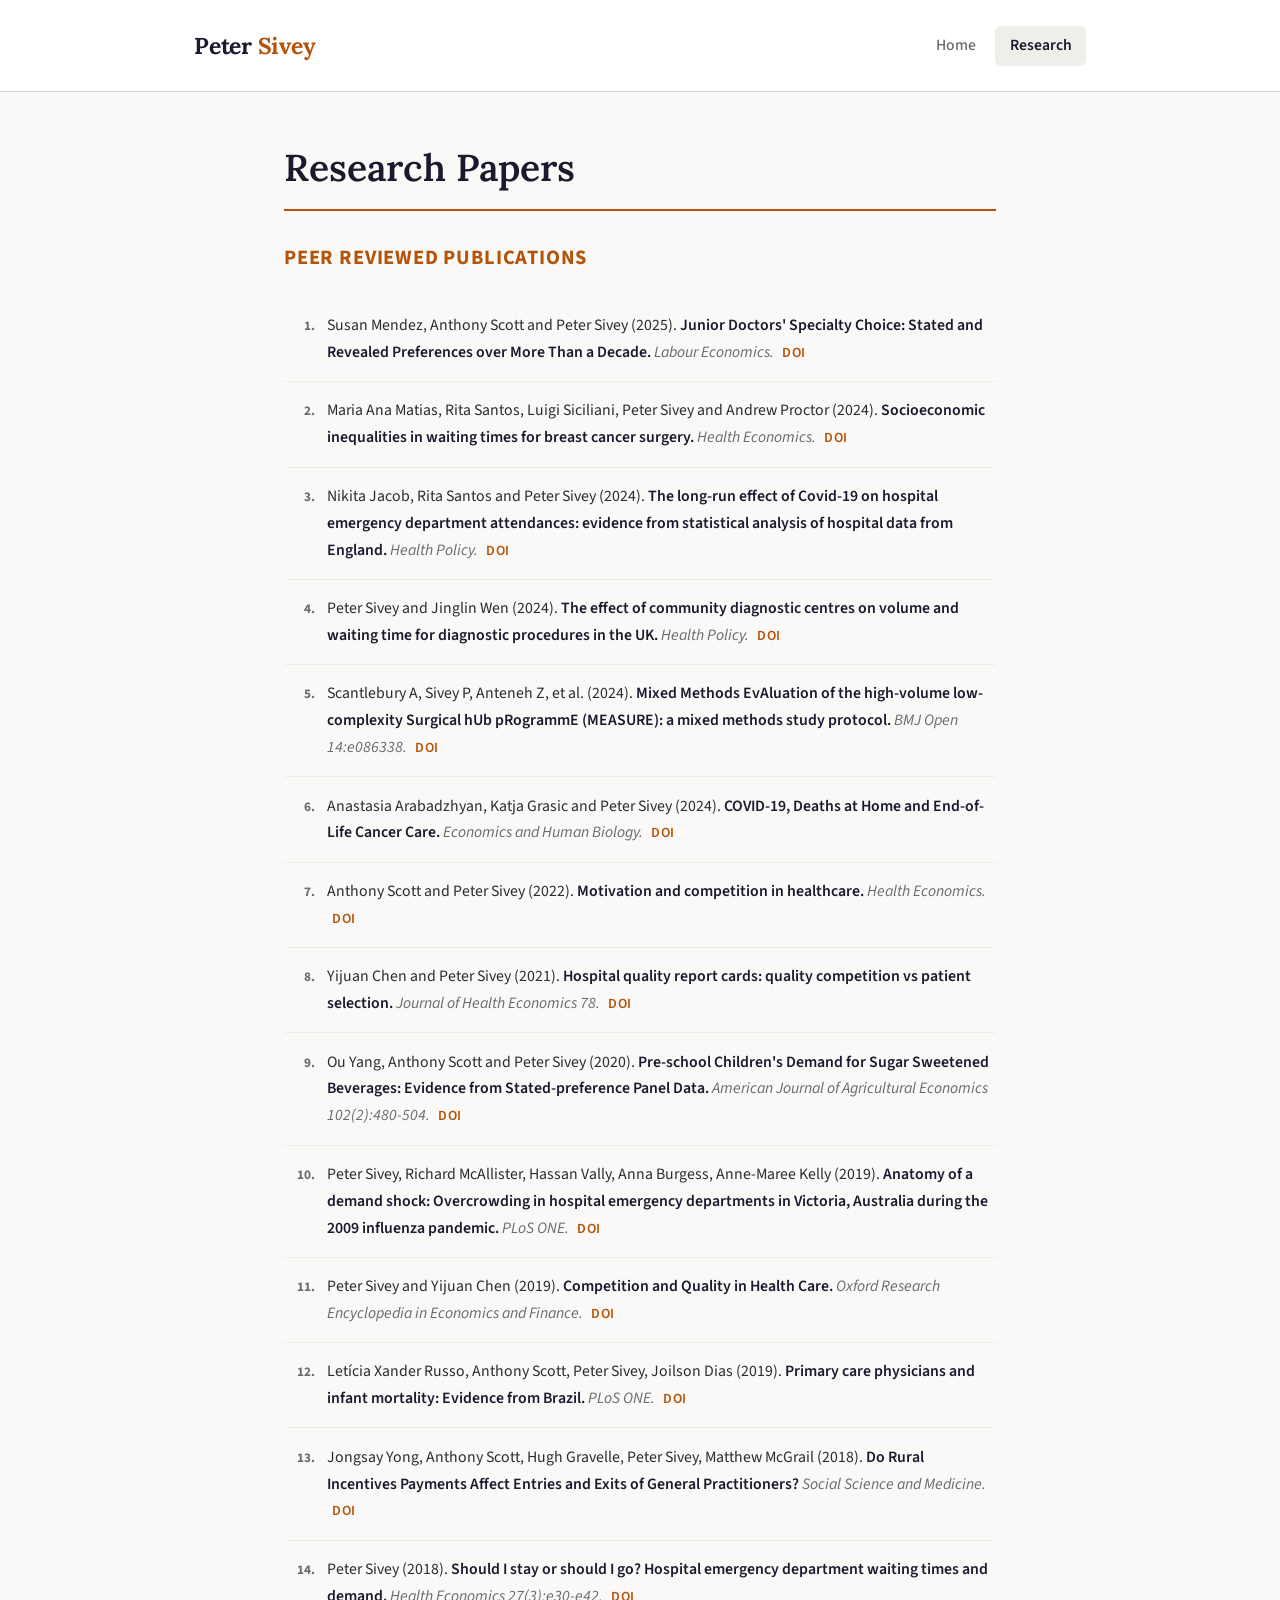
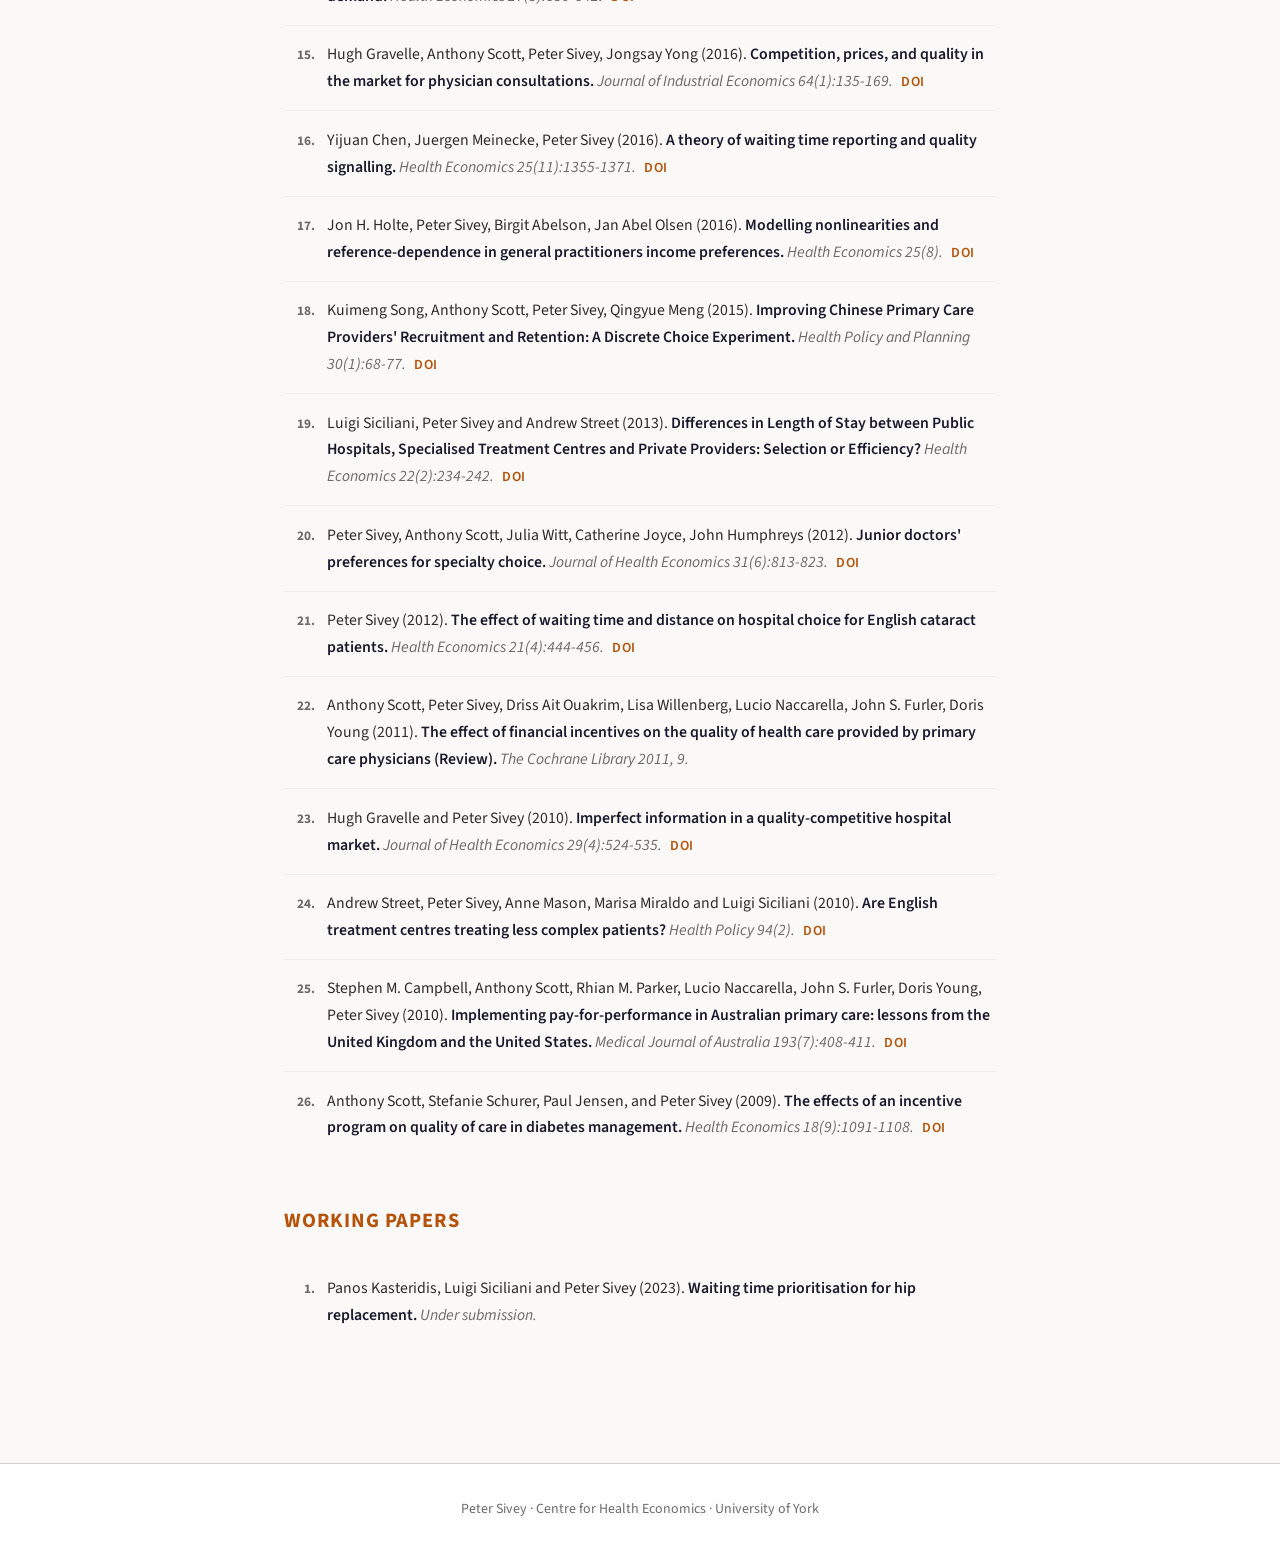
==== research.html @ 458322d9 "Add files via upload" ====
<!DOCTYPE html>
<html lang="en">
<head>
  <meta charset="UTF-8">
  <meta name="viewport" content="width=device-width, initial-scale=1.0">
  <title>Research Papers — Peter Sivey</title>
  <meta name="description" content="Published research papers and working papers by Peter Sivey, health economist at the University of York.">
  <link rel="preconnect" href="https://fonts.googleapis.com">
  <link rel="preconnect" href="https://fonts.gstatic.com" crossorigin>
  <link href="https://fonts.googleapis.com/css2?family=Lora:ital,wght@0,400;0,500;0,600;0,700;1,400&family=Source+Sans+3:wght@300;400;500;600;700&display=swap" rel="stylesheet">
  <link rel="stylesheet" href="style.css">
</head>
<body>

  <header class="site-header">
    <div class="header-inner">
      <a href="index.html" class="site-title">Peter <span>Sivey</span></a>
      <button class="menu-toggle" aria-label="Toggle menu" onclick="document.querySelector('nav').classList.toggle('open')">
        <svg xmlns="http://www.w3.org/2000/svg" fill="none" viewBox="0 0 24 24" stroke="currentColor" stroke-width="2">
          <path stroke-linecap="round" stroke-linejoin="round" d="M4 6h16M4 12h16M4 18h16"/>
        </svg>
      </button>
      <nav>
        <a href="index.html">Home</a>
        <a href="research.html" class="active">Research</a>
      </nav>
    </div>
  </header>

  <main>

    <h1 class="page-title">Research Papers</h1>

    <!-- Peer Reviewed Publications -->
    <section class="research-section">
      <h2>Peer Reviewed Publications</h2>
      <ol class="paper-list">

        <li class="paper-item">
          <span class="paper-number"></span>
          <div class="paper-details">
            <span class="paper-authors">Susan Mendez, Anthony Scott and Peter Sivey (2025).</span>
            <span class="paper-title"> Junior Doctors' Specialty Choice: Stated and Revealed Preferences over More Than a Decade.</span>
            <span class="paper-journal"> Labour Economics.</span>
            <a href="https://doi.org/10.1016/j.labeco.2025.102697">DOI</a>
          </div>
        </li>

        <li class="paper-item">
          <span class="paper-number"></span>
          <div class="paper-details">
            <span class="paper-authors">Maria Ana Matias, Rita Santos, Luigi Siciliani, Peter Sivey and Andrew Proctor (2024).</span>
            <span class="paper-title"> Socioeconomic inequalities in waiting times for breast cancer surgery.</span>
            <span class="paper-journal"> Health Economics.</span>
            <a href="https://doi.org/10.1002/hec.4906">DOI</a>
          </div>
        </li>

        <li class="paper-item">
          <span class="paper-number"></span>
          <div class="paper-details">
            <span class="paper-authors">Nikita Jacob, Rita Santos and Peter Sivey (2024).</span>
            <span class="paper-title"> The long-run effect of Covid-19 on hospital emergency department attendances: evidence from statistical analysis of hospital data from England.</span>
            <span class="paper-journal"> Health Policy.</span>
            <a href="https://doi.org/10.1016/j.healthpol.2024.105168">DOI</a>
          </div>
        </li>

        <li class="paper-item">
          <span class="paper-number"></span>
          <div class="paper-details">
            <span class="paper-authors">Peter Sivey and Jinglin Wen (2024).</span>
            <span class="paper-title"> The effect of community diagnostic centres on volume and waiting time for diagnostic procedures in the UK.</span>
            <span class="paper-journal"> Health Policy.</span>
            <a href="https://www.sciencedirect.com/science/article/pii/S0168851024001118">DOI</a>
          </div>
        </li>

        <li class="paper-item">
          <span class="paper-number"></span>
          <div class="paper-details">
            <span class="paper-authors">Scantlebury A, Sivey P, Anteneh Z, et al. (2024).</span>
            <span class="paper-title"> Mixed Methods EvAluation of the high-volume low-complexity Surgical hUb pRogrammE (MEASURE): a mixed methods study protocol.</span>
            <span class="paper-journal"> BMJ Open 14:e086338.</span>
            <a href="https://bmjopen.bmj.com/content/14/4/e086338">DOI</a>
          </div>
        </li>

        <li class="paper-item">
          <span class="paper-number"></span>
          <div class="paper-details">
            <span class="paper-authors">Anastasia Arabadzhyan, Katja Grasic and Peter Sivey (2024).</span>
            <span class="paper-title"> COVID-19, Deaths at Home and End-of-Life Cancer Care.</span>
            <span class="paper-journal"> Economics and Human Biology.</span>
            <a href="https://doi.org/10.1016/j.ehb.2023.101338">DOI</a>
          </div>
        </li>

        <li class="paper-item">
          <span class="paper-number"></span>
          <div class="paper-details">
            <span class="paper-authors">Anthony Scott and Peter Sivey (2022).</span>
            <span class="paper-title"> Motivation and competition in healthcare.</span>
            <span class="paper-journal"> Health Economics.</span>
            <a href="https://doi.org/10.1002/hec.4533">DOI</a>
          </div>
        </li>

        <li class="paper-item">
          <span class="paper-number"></span>
          <div class="paper-details">
            <span class="paper-authors">Yijuan Chen and Peter Sivey (2021).</span>
            <span class="paper-title"> Hospital quality report cards: quality competition vs patient selection.</span>
            <span class="paper-journal"> Journal of Health Economics 78.</span>
            <a href="https://doi.org/10.1016/j.jhealeco.2021.102484">DOI</a>
          </div>
        </li>

        <li class="paper-item">
          <span class="paper-number"></span>
          <div class="paper-details">
            <span class="paper-authors">Ou Yang, Anthony Scott and Peter Sivey (2020).</span>
            <span class="paper-title"> Pre-school Children's Demand for Sugar Sweetened Beverages: Evidence from Stated-preference Panel Data.</span>
            <span class="paper-journal"> American Journal of Agricultural Economics 102(2):480-504.</span>
            <a href="https://doi.org/10.1002/ajae.12033">DOI</a>
          </div>
        </li>

        <li class="paper-item">
          <span class="paper-number"></span>
          <div class="paper-details">
            <span class="paper-authors">Peter Sivey, Richard McAllister, Hassan Vally, Anna Burgess, Anne-Maree Kelly (2019).</span>
            <span class="paper-title"> Anatomy of a demand shock: Overcrowding in hospital emergency departments in Victoria, Australia during the 2009 influenza pandemic.</span>
            <span class="paper-journal"> PLoS ONE.</span>
            <a href="https://doi.org/10.1371/journal.pone.0222851">DOI</a>
          </div>
        </li>

        <li class="paper-item">
          <span class="paper-number"></span>
          <div class="paper-details">
            <span class="paper-authors">Peter Sivey and Yijuan Chen (2019).</span>
            <span class="paper-title"> Competition and Quality in Health Care.</span>
            <span class="paper-journal"> Oxford Research Encyclopedia in Economics and Finance.</span>
            <a href="https://oxfordre.com/economics/view/10.1093/acrefore/9780190625979.001.0001/acrefore-9780190625979-e-60">DOI</a>
          </div>
        </li>

        <li class="paper-item">
          <span class="paper-number"></span>
          <div class="paper-details">
            <span class="paper-authors">Letícia Xander Russo, Anthony Scott, Peter Sivey, Joilson Dias (2019).</span>
            <span class="paper-title"> Primary care physicians and infant mortality: Evidence from Brazil.</span>
            <span class="paper-journal"> PLoS ONE.</span>
            <a href="https://doi.org/10.1371/journal.pone.0217614">DOI</a>
          </div>
        </li>

        <li class="paper-item">
          <span class="paper-number"></span>
          <div class="paper-details">
            <span class="paper-authors">Jongsay Yong, Anthony Scott, Hugh Gravelle, Peter Sivey, Matthew McGrail (2018).</span>
            <span class="paper-title"> Do Rural Incentives Payments Affect Entries and Exits of General Practitioners?</span>
            <span class="paper-journal"> Social Science and Medicine.</span>
            <a href="https://doi.org/10.1016/j.socscimed.2018.08.014">DOI</a>
          </div>
        </li>

        <li class="paper-item">
          <span class="paper-number"></span>
          <div class="paper-details">
            <span class="paper-authors">Peter Sivey (2018).</span>
            <span class="paper-title"> Should I stay or should I go? Hospital emergency department waiting times and demand.</span>
            <span class="paper-journal"> Health Economics 27(3):e30-e42.</span>
            <a href="http://onlinelibrary.wiley.com/doi/10.1002/hec.3610/full">DOI</a>
          </div>
        </li>

        <li class="paper-item">
          <span class="paper-number"></span>
          <div class="paper-details">
            <span class="paper-authors">Hugh Gravelle, Anthony Scott, Peter Sivey, Jongsay Yong (2016).</span>
            <span class="paper-title"> Competition, prices, and quality in the market for physician consultations.</span>
            <span class="paper-journal"> Journal of Industrial Economics 64(1):135-169.</span>
            <a href="http://onlinelibrary.wiley.com/doi/10.1111/joie.12098/abstract">DOI</a>
          </div>
        </li>

        <li class="paper-item">
          <span class="paper-number"></span>
          <div class="paper-details">
            <span class="paper-authors">Yijuan Chen, Juergen Meinecke, Peter Sivey (2016).</span>
            <span class="paper-title"> A theory of waiting time reporting and quality signalling.</span>
            <span class="paper-journal"> Health Economics 25(11):1355-1371.</span>
            <a href="http://dx.doi.org/10.1002/hec.3222">DOI</a>
          </div>
        </li>

        <li class="paper-item">
          <span class="paper-number"></span>
          <div class="paper-details">
            <span class="paper-authors">Jon H. Holte, Peter Sivey, Birgit Abelson, Jan Abel Olsen (2016).</span>
            <span class="paper-title"> Modelling nonlinearities and reference-dependence in general practitioners income preferences.</span>
            <span class="paper-journal"> Health Economics 25(8).</span>
            <a href="http://dx.doi.org/10.1002/hec.3208">DOI</a>
          </div>
        </li>

        <li class="paper-item">
          <span class="paper-number"></span>
          <div class="paper-details">
            <span class="paper-authors">Kuimeng Song, Anthony Scott, Peter Sivey, Qingyue Meng (2015).</span>
            <span class="paper-title"> Improving Chinese Primary Care Providers' Recruitment and Retention: A Discrete Choice Experiment.</span>
            <span class="paper-journal"> Health Policy and Planning 30(1):68-77.</span>
            <a href="http://heapol.oxfordjournals.org/content/early/2013/12/18/heapol.czt098">DOI</a>
          </div>
        </li>

        <li class="paper-item">
          <span class="paper-number"></span>
          <div class="paper-details">
            <span class="paper-authors">Luigi Siciliani, Peter Sivey and Andrew Street (2013).</span>
            <span class="paper-title"> Differences in Length of Stay between Public Hospitals, Specialised Treatment Centres and Private Providers: Selection or Efficiency?</span>
            <span class="paper-journal"> Health Economics 22(2):234-242.</span>
            <a href="http://onlinelibrary.wiley.com/doi/10.1002/hec.1826/abstract">DOI</a>
          </div>
        </li>

        <li class="paper-item">
          <span class="paper-number"></span>
          <div class="paper-details">
            <span class="paper-authors">Peter Sivey, Anthony Scott, Julia Witt, Catherine Joyce, John Humphreys (2012).</span>
            <span class="paper-title"> Junior doctors' preferences for specialty choice.</span>
            <span class="paper-journal"> Journal of Health Economics 31(6):813-823.</span>
            <a href="http://dx.doi.org/10.1016/j.jhealeco.2012.07.001">DOI</a>
          </div>
        </li>

        <li class="paper-item">
          <span class="paper-number"></span>
          <div class="paper-details">
            <span class="paper-authors">Peter Sivey (2012).</span>
            <span class="paper-title"> The effect of waiting time and distance on hospital choice for English cataract patients.</span>
            <span class="paper-journal"> Health Economics 21(4):444-456.</span>
            <a href="http://onlinelibrary.wiley.com/doi/10.1002/hec.1720/abstract">DOI</a>
          </div>
        </li>

        <li class="paper-item">
          <span class="paper-number"></span>
          <div class="paper-details">
            <span class="paper-authors">Anthony Scott, Peter Sivey, Driss Ait Ouakrim, Lisa Willenberg, Lucio Naccarella, John S. Furler, Doris Young (2011).</span>
            <span class="paper-title"> The effect of financial incentives on the quality of health care provided by primary care physicians (Review).</span>
            <span class="paper-journal"> The Cochrane Library 2011, 9.</span>
          </div>
        </li>

        <li class="paper-item">
          <span class="paper-number"></span>
          <div class="paper-details">
            <span class="paper-authors">Hugh Gravelle and Peter Sivey (2010).</span>
            <span class="paper-title"> Imperfect information in a quality-competitive hospital market.</span>
            <span class="paper-journal"> Journal of Health Economics 29(4):524-535.</span>
            <a href="http://dx.doi.org/10.1016/j.jhealeco.2010.04.003">DOI</a>
          </div>
        </li>

        <li class="paper-item">
          <span class="paper-number"></span>
          <div class="paper-details">
            <span class="paper-authors">Andrew Street, Peter Sivey, Anne Mason, Marisa Miraldo and Luigi Siciliani (2010).</span>
            <span class="paper-title"> Are English treatment centres treating less complex patients?</span>
            <span class="paper-journal"> Health Policy 94(2).</span>
            <a href="http://www.journals.elsevierhealth.com/periodicals/heap/article/S0168-8510%2809%2900246-2/abstract">DOI</a>
          </div>
        </li>

        <li class="paper-item">
          <span class="paper-number"></span>
          <div class="paper-details">
            <span class="paper-authors">Stephen M. Campbell, Anthony Scott, Rhian M. Parker, Lucio Naccarella, John S. Furler, Doris Young, Peter Sivey (2010).</span>
            <span class="paper-title"> Implementing pay-for-performance in Australian primary care: lessons from the United Kingdom and the United States.</span>
            <span class="paper-journal"> Medical Journal of Australia 193(7):408-411.</span>
            <a href="http://www.mja.com.au/public/issues/193_07_041010/cam10498_fm.html">DOI</a>
          </div>
        </li>

        <li class="paper-item">
          <span class="paper-number"></span>
          <div class="paper-details">
            <span class="paper-authors">Anthony Scott, Stefanie Schurer, Paul Jensen, and Peter Sivey (2009).</span>
            <span class="paper-title"> The effects of an incentive program on quality of care in diabetes management.</span>
            <span class="paper-journal"> Health Economics 18(9):1091-1108.</span>
            <a href="http://www3.interscience.wiley.com/journal/122525707/abstract">DOI</a>
          </div>
        </li>

      </ol>
    </section>

    <!-- Working Papers -->
    <section class="research-section">
      <h2>Working Papers</h2>
      <ol class="paper-list">
        <li class="paper-item">
          <span class="paper-number"></span>
          <div class="paper-details">
            <span class="paper-authors">Panos Kasteridis, Luigi Siciliani and Peter Sivey (2023).</span>
            <span class="paper-title"> Waiting time prioritisation for hip replacement.</span>
            <span class="paper-journal"> Under submission.</span>
          </div>
        </li>
      </ol>
    </section>

  </main>

  <footer class="site-footer">
    Peter Sivey · Centre for Health Economics · University of York
  </footer>

</body>
</html>
---- style.css ----
/* ===== CSS Variables ===== */
:root {
  --color-bg: #faf9f7;
  --color-bg-alt: #f0eee9;
  --color-text: #2c2c2c;
  --color-text-muted: #6b6b6b;
  --color-heading: #1a1a2e;
  --color-accent: #b45309;
  --color-accent-light: #d97706;
  --color-link: #1e40af;
  --color-link-hover: #b45309;
  --color-border: #d6d3cd;
  --color-card-bg: #ffffff;
  --font-heading: 'Lora', Georgia, serif;
  --font-body: 'Source Sans 3', 'Source Sans Pro', sans-serif;
  --max-width: 780px;
  --max-width-wide: 960px;
}

/* ===== Reset & Base ===== */
*, *::before, *::after {
  box-sizing: border-box;
  margin: 0;
  padding: 0;
}

html {
  font-size: 17px;
  scroll-behavior: smooth;
}

body {
  font-family: var(--font-body);
  color: var(--color-text);
  background-color: var(--color-bg);
  line-height: 1.7;
  -webkit-font-smoothing: antialiased;
}

/* ===== Typography ===== */
h1, h2, h3, h4 {
  font-family: var(--font-heading);
  color: var(--color-heading);
  font-weight: 600;
  line-height: 1.3;
}

h1 { font-size: 2.2rem; margin-bottom: 1rem; }
h2 { font-size: 1.5rem; margin-bottom: 0.75rem; }
h3 { font-size: 1.15rem; margin-bottom: 0.5rem; }

p {
  margin-bottom: 1rem;
}

a {
  color: var(--color-link);
  text-decoration: none;
  transition: color 0.2s ease;
}

a:hover {
  color: var(--color-link-hover);
}

/* ===== Header ===== */
.site-header {
  border-bottom: 1px solid var(--color-border);
  background: var(--color-card-bg);
}

.header-inner {
  max-width: var(--max-width-wide);
  margin: 0 auto;
  padding: 1.5rem 2rem;
  display: flex;
  align-items: center;
  justify-content: space-between;
  gap: 2rem;
}

.site-title {
  font-family: var(--font-heading);
  font-size: 1.35rem;
  font-weight: 700;
  color: var(--color-heading);
  text-decoration: none;
  letter-spacing: -0.01em;
}

.site-title:hover {
  color: var(--color-accent);
}

.site-title span {
  color: var(--color-accent);
}

nav {
  display: flex;
  gap: 0.25rem;
}

nav a {
  font-size: 0.92rem;
  font-weight: 500;
  color: var(--color-text-muted);
  padding: 0.4rem 0.85rem;
  border-radius: 6px;
  transition: all 0.2s ease;
  text-decoration: none;
}

nav a:hover,
nav a.active {
  color: var(--color-heading);
  background: var(--color-bg-alt);
}

nav a.active {
  font-weight: 600;
}

/* ===== Mobile menu ===== */
.menu-toggle {
  display: none;
  background: none;
  border: none;
  cursor: pointer;
  padding: 0.5rem;
  color: var(--color-text);
}

.menu-toggle svg {
  width: 24px;
  height: 24px;
}

/* ===== Main Content ===== */
main {
  max-width: var(--max-width);
  margin: 0 auto;
  padding: 3rem 2rem 4rem;
}

/* ===== Hero / Intro ===== */
.hero {
  display: grid;
  grid-template-columns: 200px 1fr;
  gap: 2.5rem;
  align-items: start;
  margin-bottom: 3rem;
  animation: fadeUp 0.6s ease both;
}

.hero-photo {
  width: 200px;
  height: 240px;
  object-fit: cover;
  border-radius: 8px;
  filter: grayscale(10%);
  box-shadow: 0 4px 20px rgba(0,0,0,0.08);
}

.hero-text h1 {
  margin-bottom: 0.5rem;
}

.hero-subtitle {
  font-size: 1.05rem;
  color: var(--color-text-muted);
  margin-bottom: 1.25rem;
  font-weight: 400;
}

.hero-text p {
  font-size: 0.97rem;
  line-height: 1.75;
}

.hero-text a {
  text-decoration: underline;
  text-decoration-color: rgba(30, 64, 175, 0.25);
  text-underline-offset: 2px;
}

.hero-text a:hover {
  text-decoration-color: var(--color-link-hover);
}

/* ===== Contact line ===== */
.contact-line {
  font-size: 0.95rem;
  color: var(--color-text-muted);
  margin-top: 0.5rem;
}

.contact-line code {
  background: var(--color-bg-alt);
  padding: 0.15rem 0.4rem;
  border-radius: 4px;
  font-size: 0.9rem;
}

/* ===== Links grid ===== */
.links-section {
  margin-bottom: 3rem;
  animation: fadeUp 0.6s ease 0.15s both;
}

.links-grid {
  display: flex;
  flex-wrap: wrap;
  gap: 0.6rem;
  margin-top: 0.75rem;
}

.links-grid a {
  display: inline-flex;
  align-items: center;
  gap: 0.35rem;
  font-size: 0.88rem;
  font-weight: 500;
  color: var(--color-text);
  background: var(--color-card-bg);
  border: 1px solid var(--color-border);
  padding: 0.45rem 0.9rem;
  border-radius: 6px;
  transition: all 0.2s ease;
  text-decoration: none;
}

.links-grid a:hover {
  border-color: var(--color-accent);
  color: var(--color-accent);
  box-shadow: 0 2px 8px rgba(180, 83, 9, 0.08);
}

.links-grid a svg {
  width: 15px;
  height: 15px;
  opacity: 0.6;
}

/* ===== Section divider ===== */
.section-divider {
  border: none;
  border-top: 1px solid var(--color-border);
  margin: 0 0 2.5rem;
}

/* ===== News section ===== */
.news-section {
  animation: fadeUp 0.6s ease 0.3s both;
}

.news-section h2 {
  margin-bottom: 1.25rem;
}

.news-list {
  list-style: none;
}

.news-item {
  padding: 0.85rem 0;
  border-bottom: 1px solid var(--color-bg-alt);
  display: grid;
  grid-template-columns: 110px 1fr;
  gap: 1rem;
  align-items: baseline;
  font-size: 0.93rem;
  line-height: 1.6;
}

.news-item:last-child {
  border-bottom: none;
}

.news-date {
  font-size: 0.82rem;
  font-weight: 600;
  color: var(--color-text-muted);
  font-variant-numeric: tabular-nums;
  white-space: nowrap;
}

.news-content a {
  text-decoration: underline;
  text-decoration-color: rgba(30, 64, 175, 0.25);
  text-underline-offset: 2px;
}

.news-content a:hover {
  text-decoration-color: var(--color-link-hover);
}

/* ===== Research page ===== */
.page-title {
  margin-bottom: 2rem;
  padding-bottom: 1rem;
  border-bottom: 2px solid var(--color-accent);
  animation: fadeUp 0.6s ease both;
}

.research-section {
  margin-bottom: 3rem;
  animation: fadeUp 0.6s ease 0.15s both;
}

.research-section h2 {
  margin-bottom: 1.5rem;
  color: var(--color-accent);
  font-size: 1.2rem;
  text-transform: uppercase;
  letter-spacing: 0.04em;
  font-family: var(--font-body);
  font-weight: 700;
}

.paper-list {
  list-style: none;
  counter-reset: paper;
}

.paper-item {
  padding: 0.9rem 0;
  border-bottom: 1px solid var(--color-bg-alt);
  font-size: 0.93rem;
  line-height: 1.7;
  display: flex;
  gap: 0.75rem;
  align-items: baseline;
}

.paper-item:last-child {
  border-bottom: none;
}

.paper-number {
  counter-increment: paper;
  font-size: 0.78rem;
  font-weight: 700;
  color: var(--color-text-muted);
  min-width: 1.8rem;
  text-align: right;
  font-variant-numeric: tabular-nums;
  flex-shrink: 0;
}

.paper-number::after {
  content: counter(paper) ".";
}

.paper-details .paper-title {
  font-weight: 600;
  color: var(--color-heading);
}

.paper-details .paper-authors {
  color: var(--color-text);
}

.paper-details .paper-journal {
  font-style: italic;
  color: var(--color-text-muted);
}

.paper-details a {
  font-size: 0.82rem;
  font-weight: 600;
  color: var(--color-accent);
  text-transform: uppercase;
  letter-spacing: 0.03em;
  margin-left: 0.3rem;
}

.paper-details a:hover {
  color: var(--color-link);
}

/* ===== Footer ===== */
.site-footer {
  border-top: 1px solid var(--color-border);
  padding: 2rem;
  text-align: center;
  font-size: 0.82rem;
  color: var(--color-text-muted);
  background: var(--color-card-bg);
}

/* ===== Animations ===== */
@keyframes fadeUp {
  from {
    opacity: 0;
    transform: translateY(16px);
  }
  to {
    opacity: 1;
    transform: translateY(0);
  }
}

/* ===== Responsive ===== */
@media (max-width: 700px) {
  html { font-size: 16px; }

  .header-inner {
    padding: 1rem 1.25rem;
  }

  .menu-toggle {
    display: block;
  }

  nav {
    display: none;
    position: absolute;
    top: 100%;
    left: 0;
    right: 0;
    background: var(--color-card-bg);
    border-bottom: 1px solid var(--color-border);
    flex-direction: column;
    padding: 0.5rem 1.25rem 1rem;
    box-shadow: 0 8px 20px rgba(0,0,0,0.06);
  }

  nav.open {
    display: flex;
  }

  .site-header {
    position: relative;
  }

  main {
    padding: 2rem 1.25rem 3rem;
  }

  .hero {
    grid-template-columns: 1fr;
    gap: 1.5rem;
  }

  .hero-photo {
    width: 150px;
    height: 180px;
  }

  .news-item {
    grid-template-columns: 1fr;
    gap: 0.15rem;
  }

  .paper-item {
    flex-direction: column;
    gap: 0;
  }

  .paper-number {
    text-align: left;
  }
}
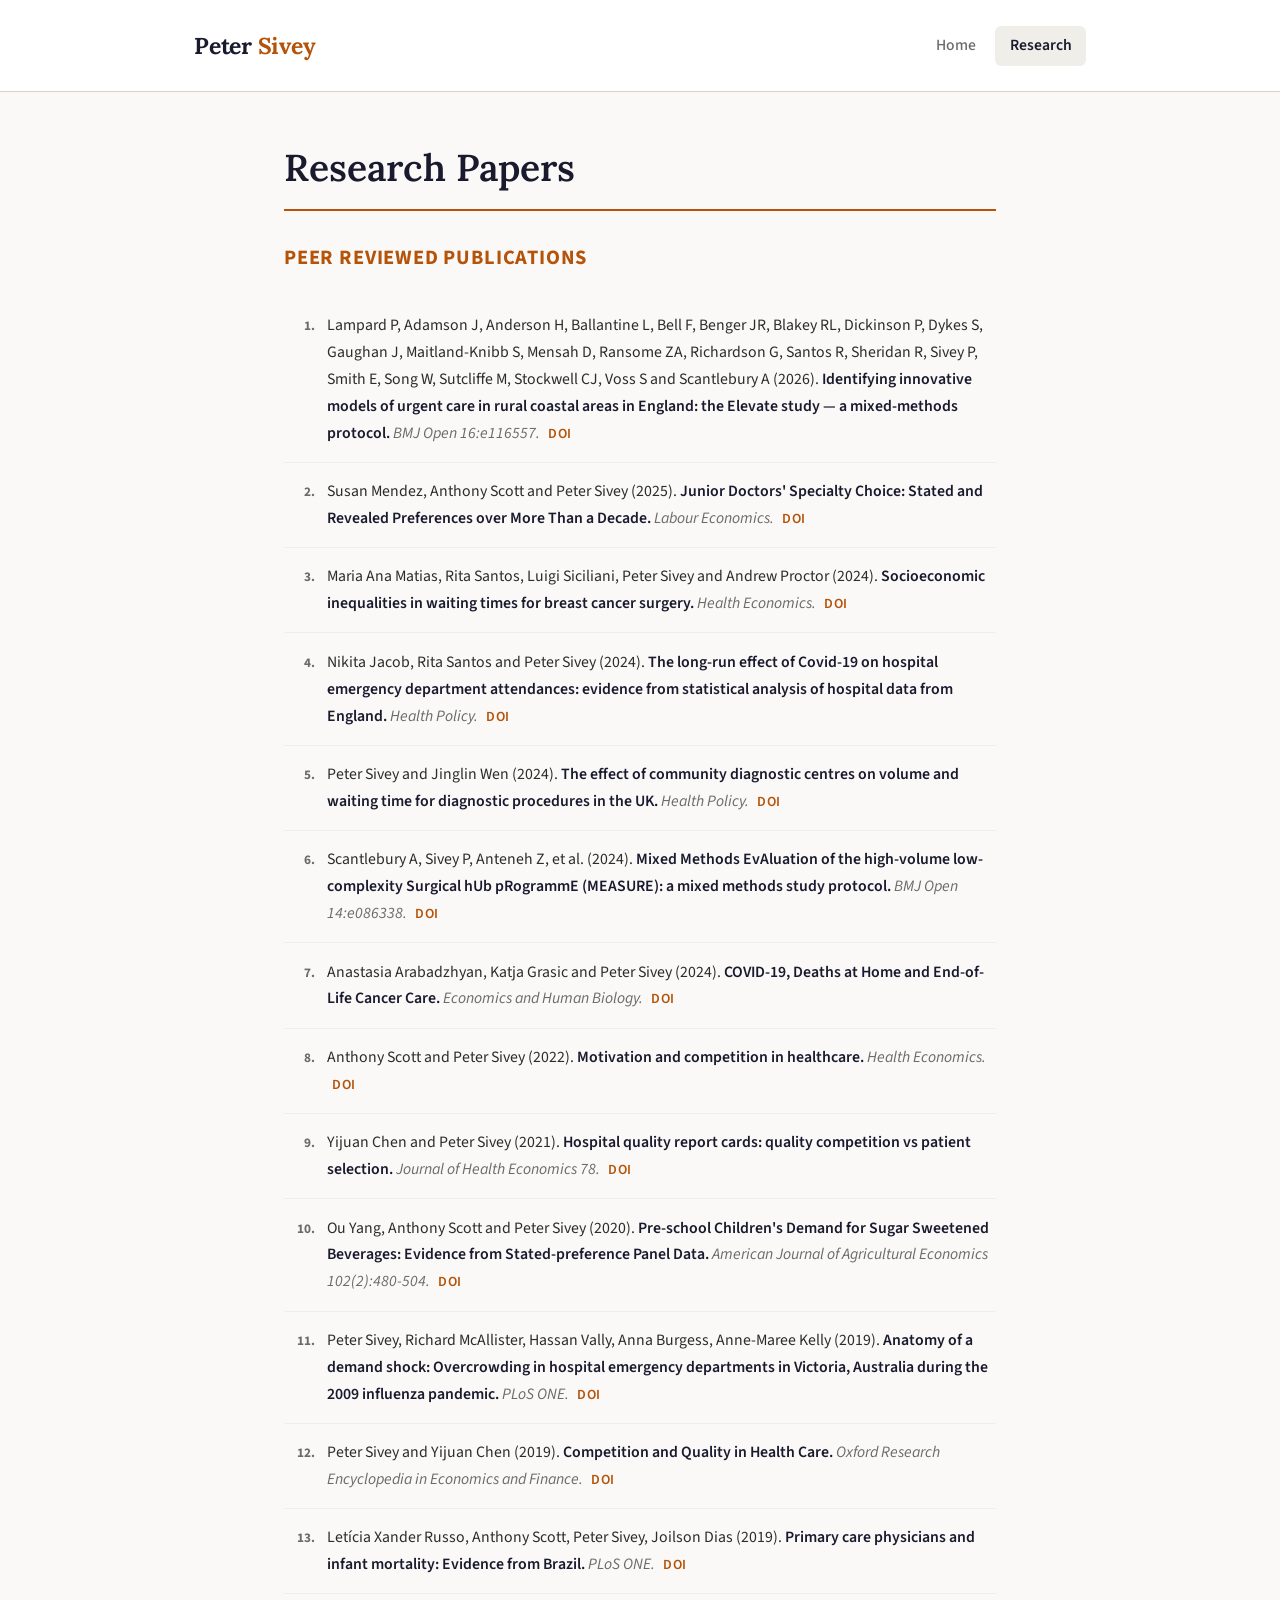
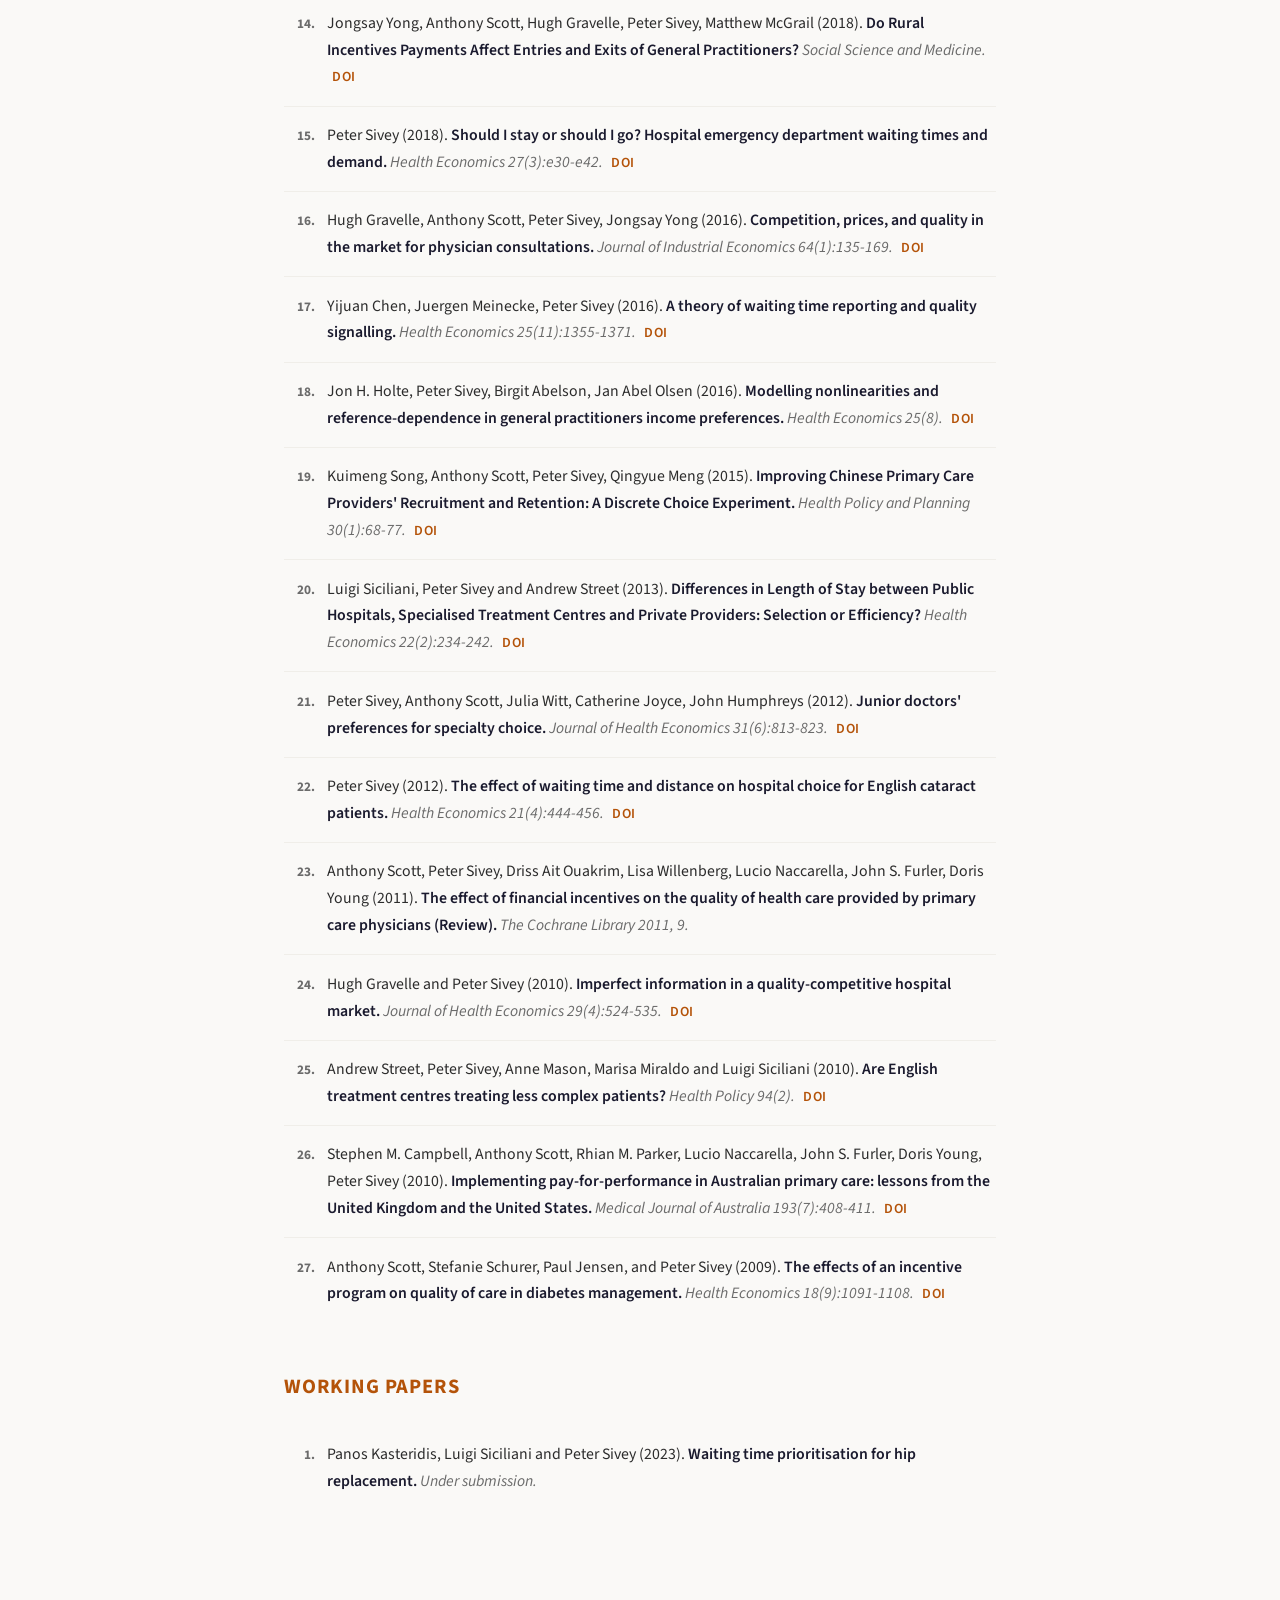
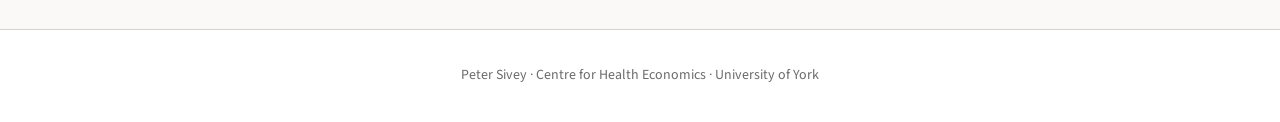
==== commit a095242d: "Update research.html" ====
--- a/research.html
+++ b/research.html
@@ -37,6 +37,16 @@
       <ol class="paper-list">
 
         <li class="paper-item">
+  <span class="paper-number"></span>
+  <div class="paper-details">
+    <span class="paper-authors">Lampard P, Adamson J, Anderson H, Ballantine L, Bell F, Benger JR, Blakey RL, Dickinson P, Dykes S, Gaughan J, Maitland-Knibb S, Mensah D, Ransome ZA, Richardson G, Santos R, Sheridan R, Sivey P, Smith E, Song W, Sutcliffe M, Stockwell CJ, Voss S and Scantlebury A (2026).</span>
+    <span class="paper-title"> Identifying innovative models of urgent care in rural coastal areas in England: the Elevate study — a mixed-methods protocol.</span>
+    <span class="paper-journal"> BMJ Open 16:e116557.</span>
+    <a href="https://doi.org/10.1136/bmjopen-2026-116557">DOI</a>
+  </div>
+</li>
+
+        <li class="paper-item">
           <span class="paper-number"></span>
           <div class="paper-details">
             <span class="paper-authors">Susan Mendez, Anthony Scott and Peter Sivey (2025).</span>
